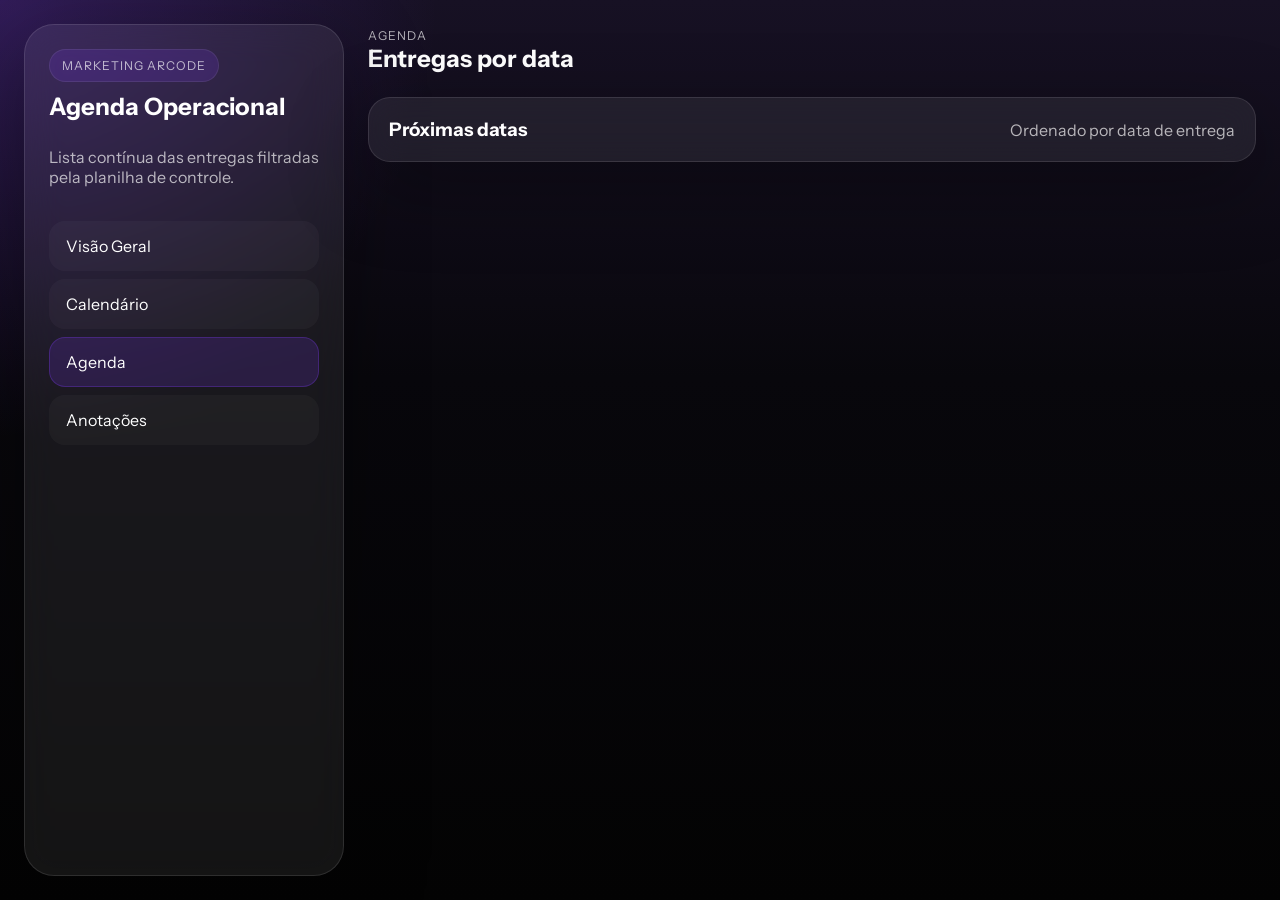
==== agenda.html @ 1d3245b5 "Add files via upload" ====
<!DOCTYPE html>
<html lang="pt-BR">
  <head>
    <meta charset="UTF-8" />
    <meta name="viewport" content="width=device-width, initial-scale=1.0" />
    <title>Agenda | Marketing Arcode</title>
    <link rel="preconnect" href="https://fonts.googleapis.com" />
    <link rel="preconnect" href="https://fonts.gstatic.com" crossorigin />
    <link
      href="https://fonts.googleapis.com/css2?family=Instrument+Sans:wght@400;500;600;700&display=swap"
      rel="stylesheet"
    />
    <link rel="stylesheet" href="./assets/styles.css" />
  </head>
  <body data-page="agenda">
    <div class="site-shell">
      <aside class="sidebar">
        <div class="brand-lockup">
          <span class="brand-pill">MARKETING Arcode</span>
          <h1>Agenda Operacional</h1>
          <p>Lista contínua das entregas filtradas pela planilha de controle.</p>
        </div>

        <nav class="nav-links">
          <a class="nav-link" href="./index.html">Visão Geral</a>
          <a class="nav-link" href="./calendario.html">Calendário</a>
          <a class="nav-link is-active" href="./agenda.html">Agenda</a>
          <a class="nav-link" href="./anotacoes.html">Anotações</a>
        </nav>
      </aside>

      <main class="page-content">
        <header class="page-header">
          <div>
            <span class="eyebrow">Agenda</span>
            <h2>Entregas por data</h2>
          </div>
        </header>

        <section class="panel">
          <div class="section-head">
            <h3>Próximas datas</h3>
            <span class="muted-text">Ordenado por data de entrega</span>
          </div>
          <div id="agendaGroupedList" class="event-list"></div>
        </section>
      </main>
    </div>

    <script src="./assets/config.js"></script>
    <script src="./assets/data.js"></script>
    <script src="./assets/notes.js"></script>
    <script src="./assets/ui.js"></script>
  </body>
</html>
---- assets/styles.css ----
:root {
  --bg: #06050a;
  --panel: rgba(255, 255, 255, 0.07);
  --panel-strong: rgba(255, 255, 255, 0.11);
  --panel-border: rgba(255, 255, 255, 0.11);
  --text: #ffffff;
  --muted: rgba(255, 255, 255, 0.68);
  --purple: #7c3aed;
  --purple-soft: rgba(124, 58, 237, 0.18);
  --radius-xl: 30px;
  --radius-lg: 22px;
  --radius-md: 18px;
  --shadow: 0 24px 80px rgba(0, 0, 0, 0.35);
}

* {
  box-sizing: border-box;
}

body {
  margin: 0;
  min-height: 100vh;
  font-family: "Instrument Sans", sans-serif;
  color: var(--text);
  background:
    radial-gradient(circle at top left, rgba(124, 58, 237, 0.26), transparent 28%),
    linear-gradient(180deg, #171124 0%, #08070c 42%, #030303 100%);
}

a {
  color: inherit;
  text-decoration: none;
}

button,
input,
textarea {
  font: inherit;
}

.site-shell {
  display: grid;
  grid-template-columns: 320px 1fr;
  gap: 24px;
  padding: 24px;
}

.sidebar,
.panel {
  background: var(--panel);
  border: 1px solid var(--panel-border);
  box-shadow: var(--shadow);
  backdrop-filter: blur(18px);
}

.sidebar {
  min-height: calc(100vh - 48px);
  border-radius: var(--radius-xl);
  padding: 24px;
  display: flex;
  flex-direction: column;
  gap: 18px;
}

.brand-lockup h1,
.page-header h2,
.section-head h3 {
  margin: 0;
}

.brand-pill,
.eyebrow,
.panel-label {
  display: inline-flex;
  font-size: 0.76rem;
  letter-spacing: 0.08em;
  text-transform: uppercase;
  color: var(--muted);
}

.brand-pill {
  width: fit-content;
  padding: 8px 12px;
  border-radius: 999px;
  background: var(--purple-soft);
  border: 1px solid rgba(255, 255, 255, 0.08);
}

.brand-lockup {
  display: flex;
  flex-direction: column;
  gap: 10px;
}

.brand-lockup p,
.muted-text,
.event-meta,
.event-description,
.detail-line,
.empty-state {
  color: var(--muted);
}

.nav-links {
  display: grid;
  gap: 8px;
}

.nav-link {
  padding: 14px 16px;
  border-radius: 16px;
  background: rgba(255, 255, 255, 0.03);
  border: 1px solid transparent;
}

.nav-link.is-active {
  background: rgba(124, 58, 237, 0.18);
  border-color: rgba(124, 58, 237, 0.3);
}

.page-content {
  display: flex;
  flex-direction: column;
  gap: 24px;
}

.page-header,
.section-head,
.header-actions {
  display: flex;
  align-items: center;
  justify-content: space-between;
  gap: 14px;
}

.stats-grid,
.content-grid {
  display: grid;
  grid-template-columns: repeat(3, 1fr);
  gap: 18px;
}

.content-grid {
  grid-template-columns: 1.2fr 1fr;
}

.content-grid.single-column {
  grid-template-columns: 1fr;
}

.panel {
  border-radius: var(--radius-lg);
  padding: 20px;
}

.compact-panel {
  display: flex;
  flex-direction: column;
  gap: 8px;
}

.stat-card strong {
  font-size: 2rem;
  margin-top: 10px;
}

.weekdays,
.calendar-grid {
  display: grid;
  grid-template-columns: repeat(7, minmax(0, 1fr));
  gap: 10px;
}

.weekday {
  text-align: center;
  color: var(--muted);
  font-size: 0.84rem;
  padding: 8px 4px;
}

.day-cell {
  min-height: 122px;
  border: 1px solid transparent;
  border-radius: 18px;
  background: rgba(255, 255, 255, 0.04);
  color: var(--text);
  padding: 12px;
  display: flex;
  flex-direction: column;
  gap: 8px;
  text-align: left;
  cursor: pointer;
}

.day-cell.outside-month {
  opacity: 0.35;
}

.day-cell.today,
.day-cell.selected {
  border-color: rgba(124, 58, 237, 0.48);
}

.day-number {
  font-weight: 700;
}

.day-count {
  color: var(--muted);
  font-size: 0.76rem;
}

.event-chip,
.expand-btn {
  border-radius: 12px;
  padding: 7px 9px;
  background: rgba(255, 255, 255, 0.07);
  font-size: 0.76rem;
  overflow: hidden;
  text-overflow: ellipsis;
  white-space: nowrap;
}

.expand-btn {
  background: transparent;
  border: 1px dashed rgba(255, 255, 255, 0.14);
  color: var(--muted);
}

.event-list {
  display: flex;
  flex-direction: column;
  gap: 12px;
}

.event-card,
.agenda-group,
.mobile-day-group {
  padding: 14px;
  border-radius: var(--radius-md);
  background: rgba(255, 255, 255, 0.04);
  border: 1px solid rgba(255, 255, 255, 0.08);
}

.event-card h3 {
  margin: 0 0 6px;
  line-height: 1.3;
  overflow-wrap: anywhere;
}

.event-meta {
  display: flex;
  flex-wrap: wrap;
  gap: 10px;
  margin-bottom: 8px;
  font-size: 0.88rem;
}

.status {
  color: rgba(255, 255, 255, 0.88);
  margin-bottom: 8px;
}

.detail-label {
  color: var(--text);
  font-weight: 600;
}

.event-description,
.detail-line {
  margin: 8px 0 0;
  overflow-wrap: anywhere;
}

.notes-form {
  display: grid;
  gap: 14px;
}

.notes-form label {
  display: grid;
  gap: 8px;
}

.notes-form input,
.notes-form textarea {
  width: 100%;
  border: 1px solid rgba(255, 255, 255, 0.12);
  border-radius: 14px;
  padding: 12px 14px;
  background: rgba(255, 255, 255, 0.05);
  color: var(--text);
}

.nav-btn,
.ghost-btn,
.delete-note-btn {
  border: 1px solid rgba(255, 255, 255, 0.12);
  background: rgba(255, 255, 255, 0.06);
  color: var(--text);
  border-radius: 14px;
  padding: 0 16px;
  min-height: 44px;
  cursor: pointer;
}

.nav-btn {
  width: 46px;
  padding: 0;
}

.delete-note-btn {
  margin-top: 12px;
}

.mobile-agenda-panel {
  display: none;
}

@media (max-width: 980px) {
  .site-shell,
  .stats-grid,
  .content-grid {
    grid-template-columns: 1fr;
  }

  .sidebar {
    min-height: auto;
  }
}

@media (max-width: 720px) {
  .site-shell {
    padding: 12px;
    gap: 12px;
  }

  .sidebar,
  .panel {
    border-radius: 20px;
    padding: 16px;
  }

  .page-header,
  .section-head {
    flex-direction: column;
    align-items: flex-start;
  }

  .header-actions {
    width: 100%;
    justify-content: space-between;
  }

  .desktop-calendar-panel {
    display: none;
  }

  .mobile-agenda-panel {
    display: block;
  }

  .brand-lockup h1 {
    font-size: 1.95rem;
    line-height: 0.98;
    max-width: 10ch;
  }

  .nav-link {
    padding: 12px 14px;
  }

  .event-card,
  .agenda-group,
  .mobile-day-group {
    padding: 12px;
  }
}
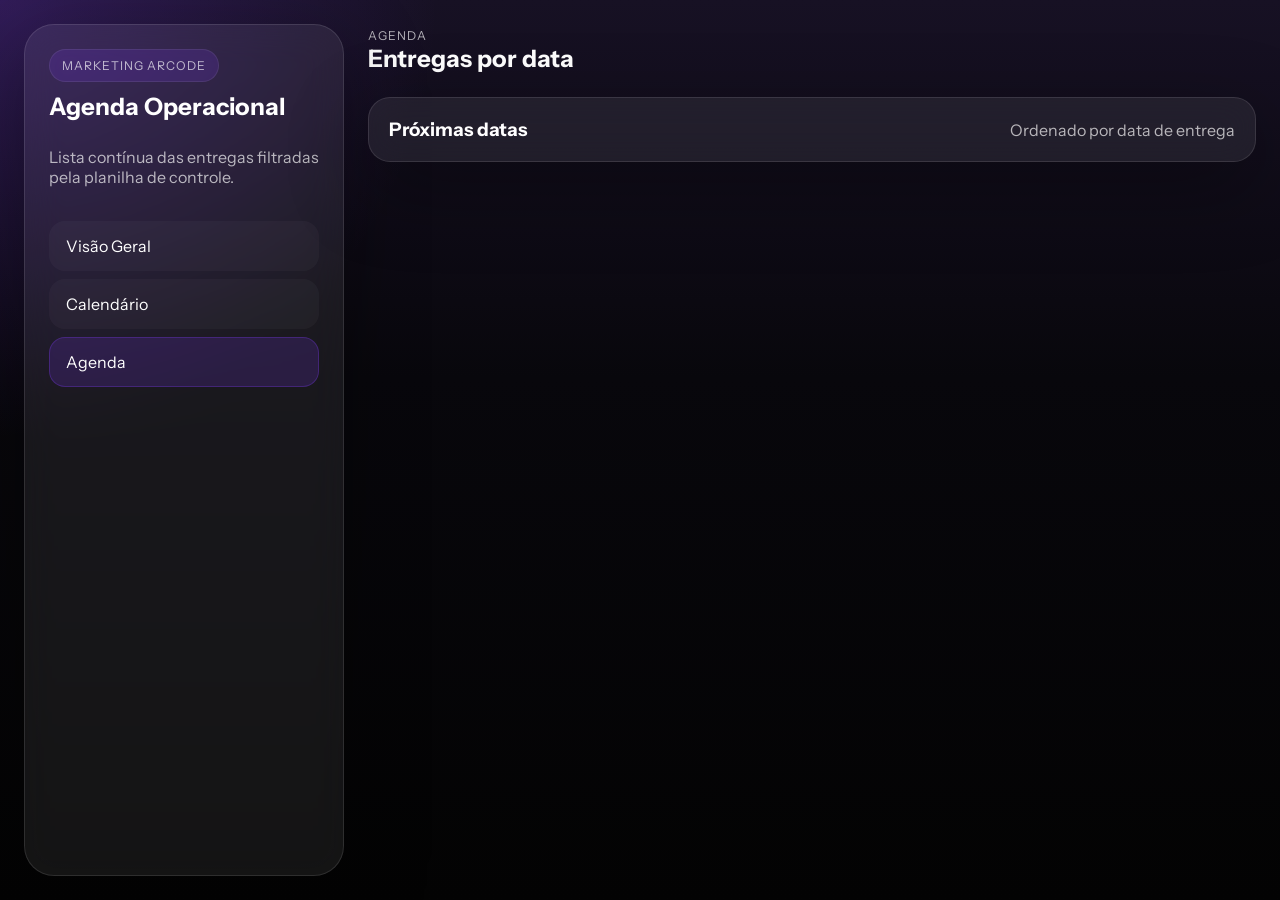
==== commit e67e3c47: "Add files via upload" ====
--- a/agenda.html
+++ b/agenda.html
@@ -25,7 +25,6 @@
           <a class="nav-link" href="./index.html">Visão Geral</a>
           <a class="nav-link" href="./calendario.html">Calendário</a>
           <a class="nav-link is-active" href="./agenda.html">Agenda</a>
-          <a class="nav-link" href="./anotacoes.html">Anotações</a>
         </nav>
       </aside>
 
@@ -49,7 +48,6 @@
 
     <script src="./assets/config.js"></script>
     <script src="./assets/data.js"></script>
-    <script src="./assets/notes.js"></script>
     <script src="./assets/ui.js"></script>
   </body>
 </html>
--- a/assets/styles.css
+++ b/assets/styles.css
@@ -43,6 +43,7 @@
   grid-template-columns: 320px 1fr;
   gap: 24px;
   padding: 24px;
+  align-items: start;
 }
 
 .sidebar,
@@ -122,6 +123,7 @@
   display: flex;
   flex-direction: column;
   gap: 24px;
+  min-width: 0;
 }
 
 .page-header,
@@ -231,6 +233,7 @@
   display: flex;
   flex-direction: column;
   gap: 12px;
+  min-width: 0;
 }
 
 .event-card,
@@ -272,29 +275,19 @@
   overflow-wrap: anywhere;
 }
 
-.notes-form {
-  display: grid;
-  gap: 14px;
-}
-
-.notes-form label {
-  display: grid;
-  gap: 8px;
-}
-
-.notes-form input,
-.notes-form textarea {
-  width: 100%;
-  border: 1px solid rgba(255, 255, 255, 0.12);
-  border-radius: 14px;
-  padding: 12px 14px;
-  background: rgba(255, 255, 255, 0.05);
-  color: var(--text);
+.summary-row {
+  display: flex;
+  align-items: center;
+  justify-content: space-between;
+  gap: 12px;
+  padding: 14px;
+  border-radius: 16px;
+  background: rgba(255, 255, 255, 0.04);
+  border: 1px solid rgba(255, 255, 255, 0.08);
 }
 
 .nav-btn,
-.ghost-btn,
-.delete-note-btn {
+.ghost-btn {
   border: 1px solid rgba(255, 255, 255, 0.12);
   background: rgba(255, 255, 255, 0.06);
   color: var(--text);
@@ -309,10 +302,6 @@
   padding: 0;
 }
 
-.delete-note-btn {
-  margin-top: 12px;
-}
-
 .mobile-agenda-panel {
   display: none;
 }
@@ -327,6 +316,10 @@
   .sidebar {
     min-height: auto;
   }
+
+  .content-grid {
+    grid-template-columns: 1fr;
+  }
 }
 
 @media (max-width: 720px) {
@@ -341,6 +334,15 @@
     padding: 16px;
   }
 
+  .sidebar {
+    order: 2;
+  }
+
+  .page-content {
+    order: 1;
+    gap: 14px;
+  }
+
   .page-header,
   .section-head {
     flex-direction: column;
@@ -360,6 +362,10 @@
     display: block;
   }
 
+  .details-panel {
+    display: none;
+  }
+
   .brand-lockup h1 {
     font-size: 1.95rem;
     line-height: 0.98;
@@ -375,4 +381,28 @@
   .mobile-day-group {
     padding: 12px;
   }
-}
+
+  .mobile-day-cards {
+    display: grid;
+    gap: 10px;
+  }
+
+  .event-card {
+    overflow: hidden;
+  }
+
+  .event-card h3,
+  .event-meta,
+  .event-description,
+  .detail-line {
+    font-size: 0.84rem;
+  }
+
+  .stats-grid {
+    gap: 12px;
+  }
+
+  .stat-card strong {
+    font-size: 1.6rem;
+  }
+}
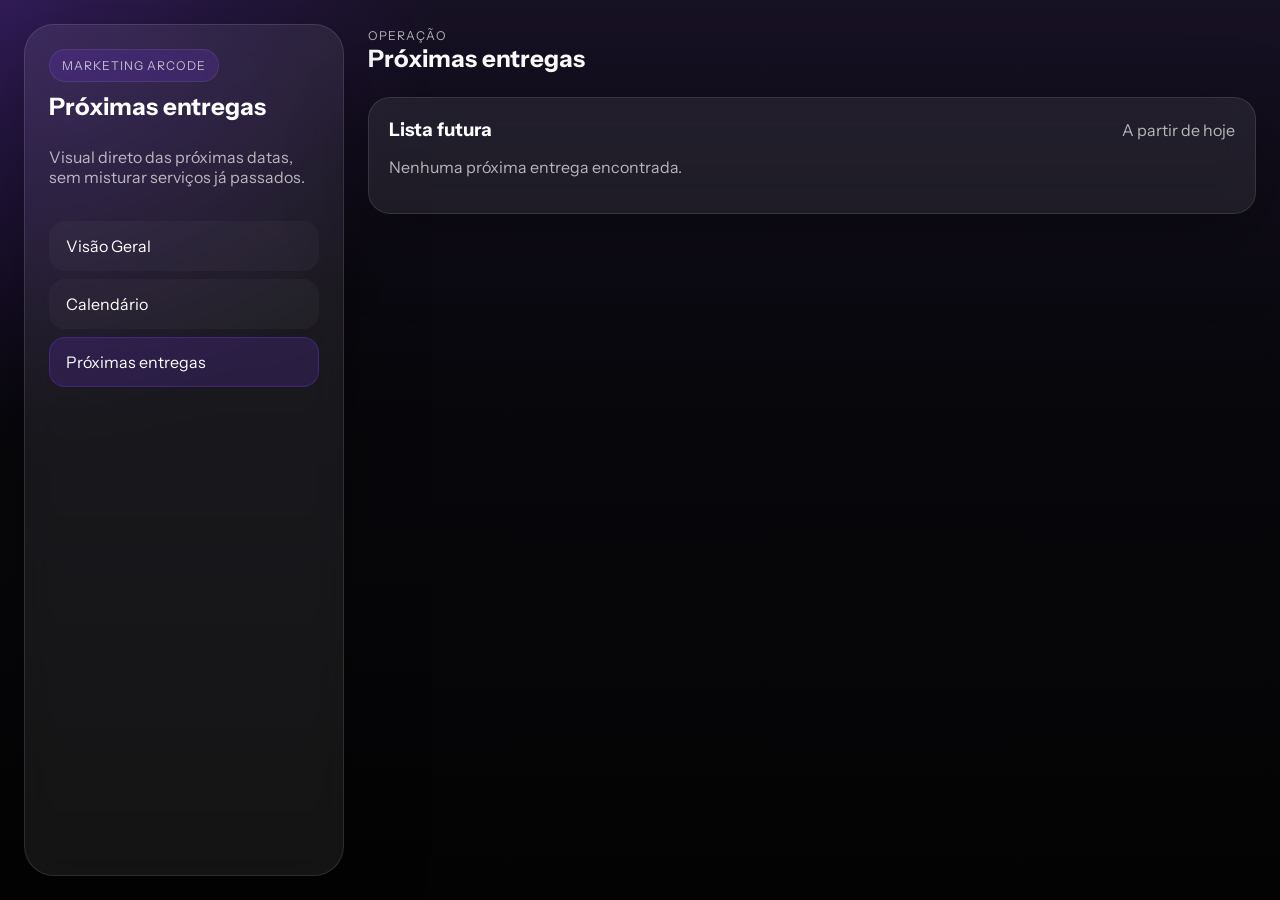
==== commit 3960e147: "Add files via upload" ====
--- a/agenda.html
+++ b/agenda.html
@@ -3,7 +3,7 @@
   <head>
     <meta charset="UTF-8" />
     <meta name="viewport" content="width=device-width, initial-scale=1.0" />
-    <title>Agenda | Marketing Arcode</title>
+    <title>Próximas entregas | Marketing Arcode</title>
     <link rel="preconnect" href="https://fonts.googleapis.com" />
     <link rel="preconnect" href="https://fonts.gstatic.com" crossorigin />
     <link
@@ -17,29 +17,29 @@
       <aside class="sidebar">
         <div class="brand-lockup">
           <span class="brand-pill">MARKETING Arcode</span>
-          <h1>Agenda Operacional</h1>
-          <p>Lista contínua das entregas filtradas pela planilha de controle.</p>
+          <h1>Próximas entregas</h1>
+          <p>Visual direto das próximas datas, sem misturar serviços já passados.</p>
         </div>
 
         <nav class="nav-links">
           <a class="nav-link" href="./index.html">Visão Geral</a>
           <a class="nav-link" href="./calendario.html">Calendário</a>
-          <a class="nav-link is-active" href="./agenda.html">Agenda</a>
+          <a class="nav-link is-active" href="./agenda.html">Próximas entregas</a>
         </nav>
       </aside>
 
       <main class="page-content">
         <header class="page-header">
           <div>
-            <span class="eyebrow">Agenda</span>
-            <h2>Entregas por data</h2>
+            <span class="eyebrow">Operação</span>
+            <h2>Próximas entregas</h2>
           </div>
         </header>
 
         <section class="panel">
           <div class="section-head">
-            <h3>Próximas datas</h3>
-            <span class="muted-text">Ordenado por data de entrega</span>
+            <h3>Lista futura</h3>
+            <span class="muted-text">A partir de hoje</span>
           </div>
           <div id="agendaGroupedList" class="event-list"></div>
         </section>
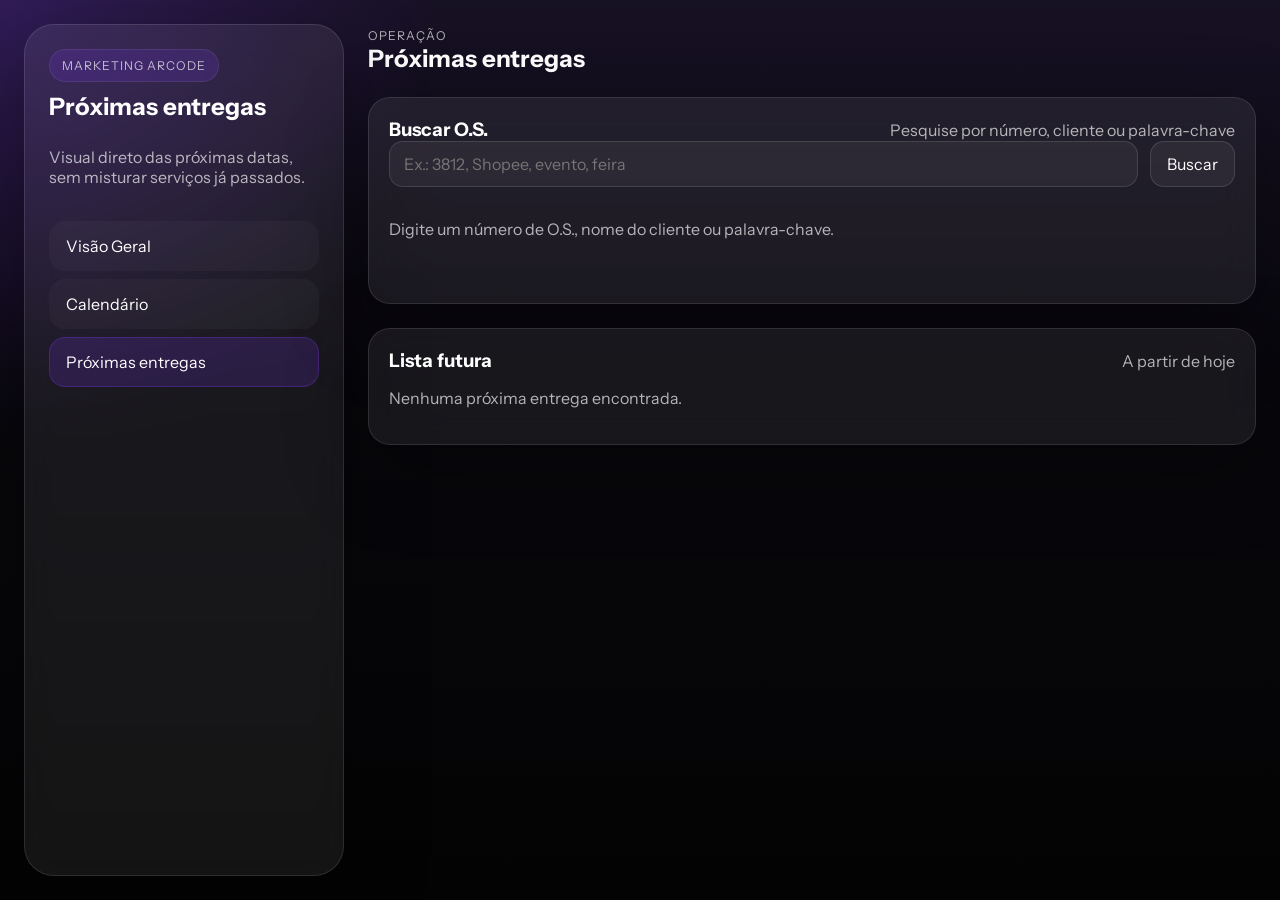
==== commit a641741c: "Add files via upload" ====
--- a/agenda.html
+++ b/agenda.html
@@ -38,6 +38,24 @@
 
         <section class="panel">
           <div class="section-head">
+            <h3>Buscar O.S.</h3>
+            <span class="muted-text">Pesquise por número, cliente ou palavra-chave</span>
+          </div>
+          <form id="searchForm" class="search-form">
+            <input
+              id="searchInput"
+              name="query"
+              type="search"
+              placeholder="Ex.: 3812, Shopee, evento, feira"
+              autocomplete="off"
+            />
+            <button class="ghost-btn" type="submit">Buscar</button>
+          </form>
+          <div id="searchResults" class="event-list search-results"></div>
+        </section>
+
+        <section class="panel">
+          <div class="section-head">
             <h3>Lista futura</h3>
             <span class="muted-text">A partir de hoje</span>
           </div>
--- a/assets/styles.css
+++ b/assets/styles.css
@@ -38,6 +38,10 @@
   font: inherit;
 }
 
+input[type="search"] {
+  appearance: none;
+}
+
 .site-shell {
   display: grid;
   grid-template-columns: 320px 1fr;
@@ -159,6 +163,27 @@
   display: flex;
   flex-direction: column;
   gap: 8px;
+}
+
+.search-form {
+  display: grid;
+  grid-template-columns: 1fr auto;
+  gap: 12px;
+  margin-bottom: 16px;
+}
+
+.search-form input {
+  width: 100%;
+  min-height: 46px;
+  border: 1px solid rgba(255, 255, 255, 0.12);
+  border-radius: 14px;
+  padding: 0 14px;
+  background: rgba(255, 255, 255, 0.05);
+  color: var(--text);
+}
+
+.search-results {
+  min-height: 80px;
 }
 
 .stat-card strong {
@@ -251,6 +276,10 @@
   overflow-wrap: anywhere;
 }
 
+.search-card {
+  background: rgba(255, 255, 255, 0.05);
+}
+
 .event-meta {
   display: flex;
   flex-wrap: wrap;
@@ -355,11 +384,12 @@
   }
 
   .desktop-calendar-panel {
+    display: block;
+    padding: 12px;
+  }
+
+  .mobile-agenda-panel {
     display: none;
-  }
-
-  .mobile-agenda-panel {
-    display: block;
   }
 
   .details-panel {
@@ -380,6 +410,40 @@
   .agenda-group,
   .mobile-day-group {
     padding: 12px;
+  }
+
+  .weekdays,
+  .calendar-grid {
+    gap: 4px;
+  }
+
+  .weekday {
+    font-size: 0.62rem;
+    padding: 2px 0;
+  }
+
+  .day-cell {
+    min-height: 86px;
+    padding: 6px;
+    border-radius: 14px;
+    gap: 4px;
+  }
+
+  .day-number {
+    font-size: 0.86rem;
+    line-height: 1;
+  }
+
+  .day-count {
+    font-size: 0.58rem;
+    line-height: 1.1;
+  }
+
+  .event-chip,
+  .expand-btn {
+    font-size: 0.56rem;
+    padding: 4px 5px;
+    border-radius: 9px;
   }
 
   .mobile-day-cards {
@@ -398,6 +462,10 @@
     font-size: 0.84rem;
   }
 
+  .search-form {
+    grid-template-columns: 1fr;
+  }
+
   .stats-grid {
     gap: 12px;
   }
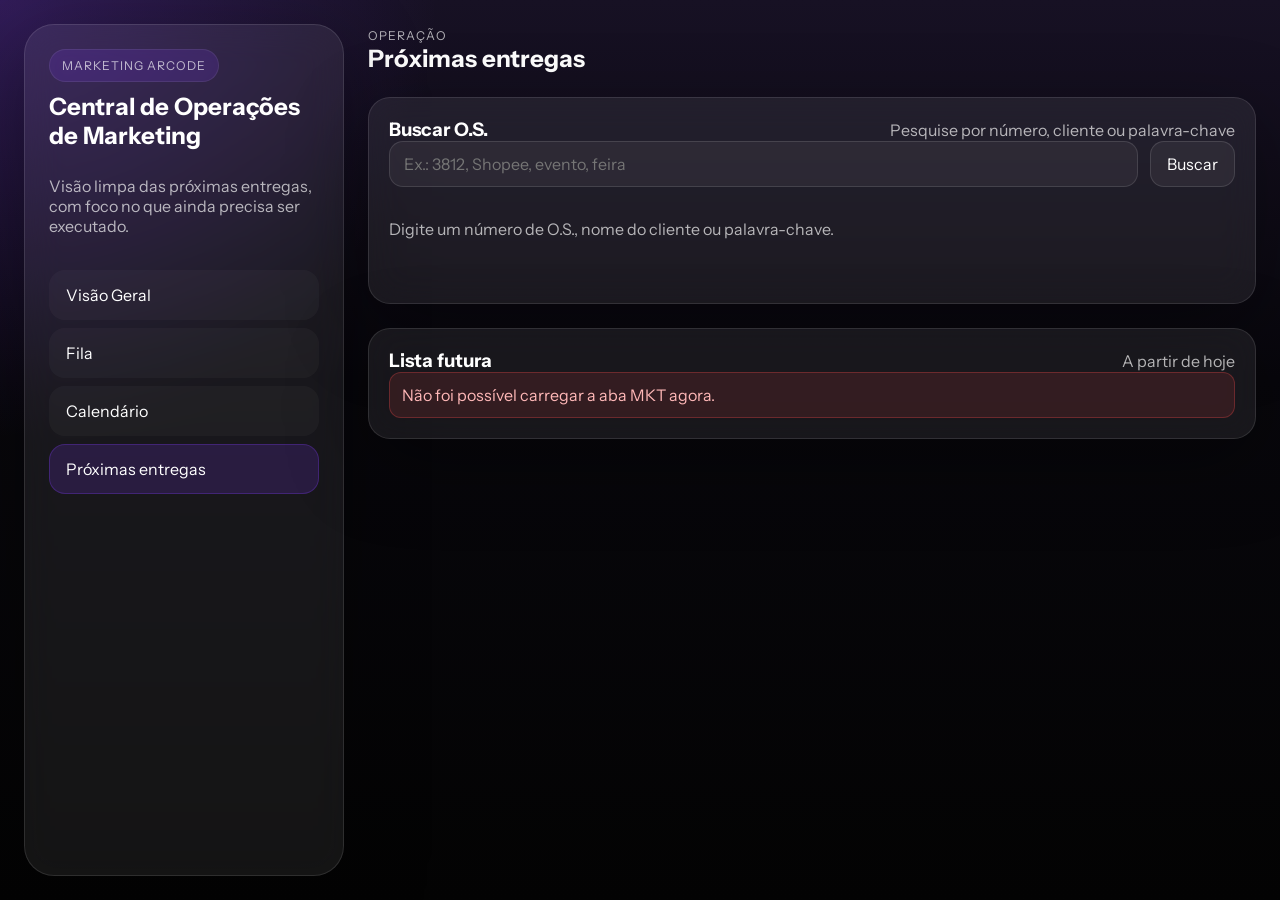
==== commit feb1b6d0: "Add files via upload" ====
--- a/agenda.html
+++ b/agenda.html
@@ -17,12 +17,13 @@
       <aside class="sidebar">
         <div class="brand-lockup">
           <span class="brand-pill">MARKETING Arcode</span>
-          <h1>Próximas entregas</h1>
-          <p>Visual direto das próximas datas, sem misturar serviços já passados.</p>
+          <h1>Central de Operações de Marketing</h1>
+          <p>Visão limpa das próximas entregas, com foco no que ainda precisa ser executado.</p>
         </div>
 
         <nav class="nav-links">
           <a class="nav-link" href="./index.html">Visão Geral</a>
+          <a class="nav-link" href="./fila.html">Fila</a>
           <a class="nav-link" href="./calendario.html">Calendário</a>
           <a class="nav-link is-active" href="./agenda.html">Próximas entregas</a>
         </nav>
--- a/assets/styles.css
+++ b/assets/styles.css
@@ -102,7 +102,8 @@
 .event-meta,
 .event-description,
 .detail-line,
-.empty-state {
+.empty-state,
+.editorial-copy {
   color: var(--muted);
 }
 
@@ -139,6 +140,39 @@
   gap: 14px;
 }
 
+.editorial-grid {
+  display: grid;
+  grid-template-columns: 1.2fr 1fr 1fr;
+  gap: 18px;
+}
+
+.editorial-hero {
+  background:
+    linear-gradient(135deg, rgba(124, 58, 237, 0.28), rgba(255, 255, 255, 0.06)),
+    rgba(255, 255, 255, 0.06);
+}
+
+.editorial-card,
+.editorial-hero {
+  min-height: 170px;
+  display: flex;
+  flex-direction: column;
+  justify-content: space-between;
+}
+
+.editorial-hero h3,
+.editorial-card h3 {
+  margin: 12px 0 8px;
+  font-size: 1.45rem;
+  line-height: 1.1;
+}
+
+.editorial-copy {
+  margin: 0;
+  color: var(--muted);
+  line-height: 1.5;
+}
+
 .stats-grid,
 .content-grid {
   display: grid;
@@ -147,7 +181,7 @@
 }
 
 .content-grid {
-  grid-template-columns: 1.2fr 1fr;
+  grid-template-columns: repeat(2, 1fr);
 }
 
 .content-grid.single-column {
@@ -315,6 +349,136 @@
   border: 1px solid rgba(255, 255, 255, 0.08);
 }
 
+.queue-counters {
+  display: grid;
+  grid-template-columns: repeat(5, 1fr);
+  gap: 12px;
+}
+
+.queue-counter {
+  background: rgba(255, 255, 255, 0.04);
+  border: 1px solid rgba(255, 255, 255, 0.08);
+  border-radius: 14px;
+  padding: 12px;
+  display: flex;
+  flex-direction: column;
+  gap: 4px;
+}
+
+.queue-counter span {
+  color: var(--muted);
+  font-size: 0.8rem;
+}
+
+.queue-counter strong {
+  font-size: 1.45rem;
+}
+
+.queue-filters {
+  display: flex;
+  flex-wrap: wrap;
+  gap: 10px;
+}
+
+.filter-chip {
+  min-height: 38px;
+  padding: 0 14px;
+  border-radius: 12px;
+  border: 1px solid rgba(255, 255, 255, 0.12);
+  color: var(--text);
+  background: rgba(255, 255, 255, 0.04);
+  cursor: pointer;
+}
+
+.filter-chip.is-active {
+  background: rgba(124, 58, 237, 0.22);
+  border-color: rgba(124, 58, 237, 0.4);
+}
+
+.skeleton-filter {
+  width: 90px;
+  pointer-events: none;
+  background: rgba(255, 255, 255, 0.09);
+  border-color: rgba(255, 255, 255, 0.08);
+}
+
+.queue-groups {
+  display: grid;
+  gap: 18px;
+}
+
+.queue-group .event-list {
+  margin-top: 4px;
+}
+
+.queue-item-card {
+  gap: 10px;
+}
+
+.queue-subline {
+  color: var(--muted);
+  font-size: 0.78rem;
+  text-transform: uppercase;
+  letter-spacing: 0.06em;
+}
+
+.queue-item-grid {
+  display: grid;
+  grid-template-columns: repeat(3, minmax(0, 1fr));
+  gap: 10px;
+}
+
+.queue-item-grid strong {
+  display: block;
+  margin-top: 4px;
+  font-size: 0.94rem;
+}
+
+.queue-label {
+  color: var(--muted);
+  font-size: 0.74rem;
+  text-transform: uppercase;
+  letter-spacing: 0.06em;
+}
+
+.status-chip {
+  display: inline-flex;
+  align-items: center;
+  min-height: 28px;
+  padding: 0 10px;
+  border-radius: 999px;
+  background: rgba(124, 58, 237, 0.2);
+  border: 1px solid rgba(124, 58, 237, 0.35);
+  font-size: 0.82rem;
+  margin-top: 4px;
+}
+
+.skeleton-card {
+  display: grid;
+  gap: 10px;
+}
+
+.skeleton-line {
+  height: 12px;
+  border-radius: 8px;
+  background: linear-gradient(90deg, rgba(255, 255, 255, 0.07), rgba(255, 255, 255, 0.12), rgba(255, 255, 255, 0.07));
+  background-size: 240px 12px;
+  animation: shimmer 1.4s linear infinite;
+}
+
+.skeleton-line.short {
+  width: 55%;
+}
+
+.error-state {
+  margin: 0;
+  color: #ffb8b8;
+  background: rgba(255, 78, 78, 0.12);
+  border: 1px solid rgba(255, 78, 78, 0.28);
+  border-radius: 12px;
+  padding: 12px;
+}
+
 .nav-btn,
 .ghost-btn {
   border: 1px solid rgba(255, 255, 255, 0.12);
@@ -335,10 +499,28 @@
   display: none;
 }
 
+@keyframes shimmer {
+  0% {
+    background-position: -240px 0;
+  }
+  100% {
+    background-position: 240px 0;
+  }
+}
+
 @media (max-width: 980px) {
   .site-shell,
   .stats-grid,
-  .content-grid {
+  .content-grid,
+  .editorial-grid {
+    grid-template-columns: 1fr;
+  }
+
+  .queue-counters {
+    grid-template-columns: repeat(2, 1fr);
+  }
+
+  .queue-item-grid {
     grid-template-columns: 1fr;
   }
 
@@ -408,8 +590,20 @@
 
   .event-card,
   .agenda-group,
-  .mobile-day-group {
+  .mobile-day-group,
+  .editorial-card,
+  .editorial-hero {
     padding: 12px;
+  }
+
+  .editorial-card,
+  .editorial-hero {
+    min-height: auto;
+  }
+
+  .editorial-hero h3,
+  .editorial-card h3 {
+    font-size: 1.1rem;
   }
 
   .weekdays,
@@ -458,8 +652,14 @@
   .event-card h3,
   .event-meta,
   .event-description,
-  .detail-line {
+  .detail-line,
+  .editorial-copy,
+  .queue-subline {
     font-size: 0.84rem;
+  }
+
+  .queue-counters {
+    grid-template-columns: 1fr;
   }
 
   .search-form {
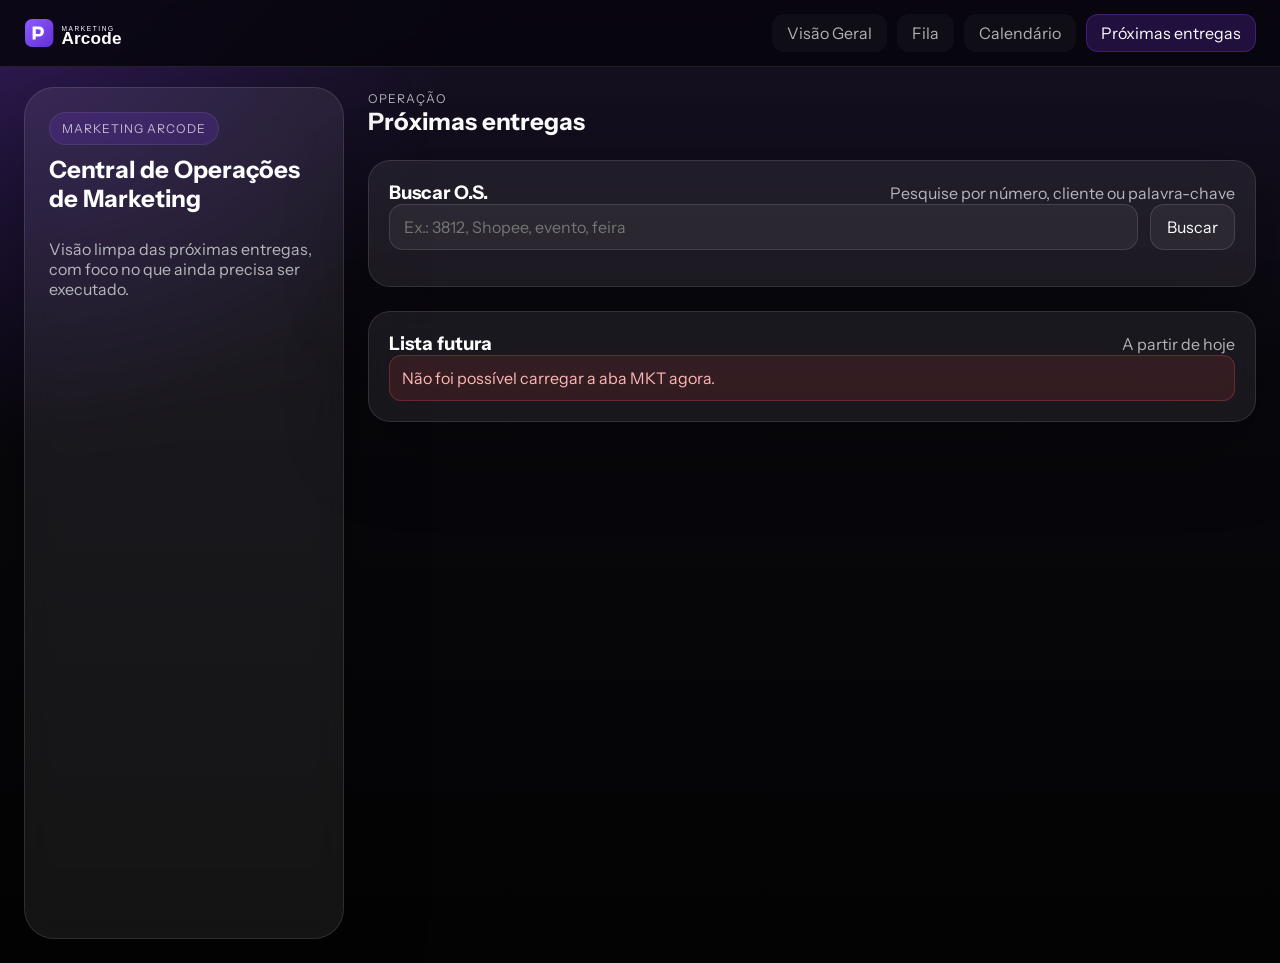
==== commit aaadc78d: "Add files via upload" ====
--- a/agenda.html
+++ b/agenda.html
@@ -13,6 +13,18 @@
     <link rel="stylesheet" href="./assets/styles.css" />
   </head>
   <body data-page="agenda">
+    <header class="global-header">
+      <a class="global-brand" href="./index.html" aria-label="Ir para Visão Geral">
+        <img src="./assets/logo-arcode.svg" alt="Arcode" />
+      </a>
+      <nav class="global-nav">
+        <a class="global-nav-link" href="./index.html">Visão Geral</a>
+        <a class="global-nav-link" href="./fila.html">Fila</a>
+        <a class="global-nav-link" href="./calendario.html">Calendário</a>
+        <a class="global-nav-link is-active" href="./agenda.html">Próximas entregas</a>
+      </nav>
+    </header>
+
     <div class="site-shell">
       <aside class="sidebar">
         <div class="brand-lockup">
@@ -20,13 +32,6 @@
           <h1>Central de Operações de Marketing</h1>
           <p>Visão limpa das próximas entregas, com foco no que ainda precisa ser executado.</p>
         </div>
-
-        <nav class="nav-links">
-          <a class="nav-link" href="./index.html">Visão Geral</a>
-          <a class="nav-link" href="./fila.html">Fila</a>
-          <a class="nav-link" href="./calendario.html">Calendário</a>
-          <a class="nav-link is-active" href="./agenda.html">Próximas entregas</a>
-        </nav>
       </aside>
 
       <main class="page-content">
--- a/assets/styles.css
+++ b/assets/styles.css
@@ -27,6 +27,62 @@
     linear-gradient(180deg, #171124 0%, #08070c 42%, #030303 100%);
 }
 
+.global-header {
+  position: sticky;
+  top: 0;
+  z-index: 40;
+  display: flex;
+  align-items: center;
+  justify-content: space-between;
+  gap: 18px;
+  padding: 14px 24px;
+  border-bottom: 1px solid rgba(255, 255, 255, 0.1);
+  background: rgba(5, 4, 10, 0.82);
+  backdrop-filter: blur(16px);
+}
+
+.global-brand {
+  display: inline-flex;
+  align-items: center;
+  flex-shrink: 0;
+}
+
+.global-brand img {
+  width: 172px;
+  max-width: 44vw;
+  height: auto;
+  display: block;
+}
+
+.global-nav {
+  display: flex;
+  align-items: center;
+  justify-content: flex-end;
+  flex-wrap: wrap;
+  gap: 10px;
+}
+
+.global-nav-link {
+  min-height: 38px;
+  padding: 0 14px;
+  border-radius: 12px;
+  display: inline-flex;
+  align-items: center;
+  border: 1px solid transparent;
+  color: var(--muted);
+  background: rgba(255, 255, 255, 0.03);
+}
+
+.global-nav-link:hover {
+  color: var(--text);
+}
+
+.global-nav-link.is-active {
+  color: var(--text);
+  background: rgba(124, 58, 237, 0.22);
+  border-color: rgba(124, 58, 237, 0.34);
+}
+
 a {
   color: inherit;
   text-decoration: none;
@@ -46,7 +102,7 @@
   display: grid;
   grid-template-columns: 320px 1fr;
   gap: 24px;
-  padding: 24px;
+  padding: 20px 24px 24px;
   align-items: start;
 }
 
@@ -217,7 +273,7 @@
 }
 
 .search-results {
-  min-height: 80px;
+  min-height: 0;
 }
 
 .stat-card strong {
@@ -251,6 +307,7 @@
   gap: 8px;
   text-align: left;
   cursor: pointer;
+  overflow: hidden;
 }
 
 .day-cell.outside-month {
@@ -286,6 +343,115 @@
   background: transparent;
   border: 1px dashed rgba(255, 255, 255, 0.14);
   color: var(--muted);
+}
+
+.calendar-mini-list {
+  display: grid;
+  gap: 6px;
+}
+
+.calendar-mini-card {
+  position: relative;
+  display: grid;
+  gap: 3px;
+  padding: 6px 6px 6px 10px;
+  border-radius: 10px;
+  background: rgba(255, 255, 255, 0.07);
+  border: 1px solid rgba(255, 255, 255, 0.08);
+  text-align: left;
+}
+
+.calendar-mini-card::before,
+.calendar-detail-card::before {
+  content: "";
+  position: absolute;
+  left: 0;
+  top: 0;
+  bottom: 0;
+  width: 3px;
+  border-radius: 10px 0 0 10px;
+  background: transparent;
+}
+
+.calendar-os {
+  color: var(--muted);
+  font-size: 0.66rem;
+  text-transform: uppercase;
+  letter-spacing: 0.04em;
+}
+
+.calendar-client {
+  font-weight: 600;
+  font-size: 0.74rem;
+  line-height: 1.2;
+  overflow: hidden;
+  text-overflow: ellipsis;
+  white-space: nowrap;
+}
+
+.calendar-producer {
+  color: var(--muted);
+  font-size: 0.69rem;
+  line-height: 1.2;
+  overflow: hidden;
+  text-overflow: ellipsis;
+  white-space: nowrap;
+}
+
+.calendar-badge {
+  width: fit-content;
+  max-width: 100%;
+  padding: 2px 6px;
+  border-radius: 999px;
+  border: 1px solid rgba(255, 255, 255, 0.2);
+  background: rgba(255, 255, 255, 0.09);
+  color: #fff;
+  font-size: 0.6rem;
+  text-transform: uppercase;
+  letter-spacing: 0.05em;
+  font-weight: 700;
+}
+
+.calendar-more {
+  color: var(--muted);
+  font-size: 0.66rem;
+  text-align: left;
+}
+
+.calendar-detail-card {
+  position: relative;
+  padding-left: 16px;
+}
+
+.calendar-detail-header {
+  display: flex;
+  align-items: center;
+  justify-content: space-between;
+  gap: 10px;
+}
+
+.calendar-highlight-evento {
+  background: rgba(74, 144, 226, 0.1);
+}
+
+.calendar-highlight-evento::before {
+  background: #4a90e2;
+}
+
+.calendar-highlight-feira {
+  background: rgba(241, 90, 90, 0.11);
+}
+
+.calendar-highlight-feira::before {
+  background: #f15a5a;
+}
+
+.calendar-highlight-stand {
+  background: rgba(80, 189, 126, 0.1);
+}
+
+.calendar-highlight-stand::before {
+  background: #50bd7e;
 }
 
 .event-list {
@@ -495,6 +661,10 @@
   padding: 0;
 }
 
+.utility-link {
+  text-decoration: none;
+}
+
 .mobile-agenda-panel {
   display: none;
 }
@@ -531,9 +701,36 @@
   .content-grid {
     grid-template-columns: 1fr;
   }
+
+  .global-header {
+    padding: 12px 16px;
+  }
 }
 
 @media (max-width: 720px) {
+  .global-header {
+    flex-direction: column;
+    align-items: flex-start;
+    gap: 10px;
+    padding: 12px;
+  }
+
+  .global-brand img {
+    width: 150px;
+    max-width: 62vw;
+  }
+
+  .global-nav {
+    width: 100%;
+    justify-content: flex-start;
+  }
+
+  .global-nav-link {
+    min-height: 34px;
+    padding: 0 10px;
+    font-size: 0.84rem;
+  }
+
   .site-shell {
     padding: 12px;
     gap: 12px;
@@ -638,6 +835,29 @@
     font-size: 0.56rem;
     padding: 4px 5px;
     border-radius: 9px;
+  }
+
+  .calendar-mini-list {
+    gap: 4px;
+  }
+
+  .calendar-mini-card {
+    padding: 5px 5px 5px 8px;
+  }
+
+  .calendar-badge {
+    font-size: 0.52rem;
+    padding: 1px 5px;
+  }
+
+  .calendar-os {
+    font-size: 0.52rem;
+  }
+
+  .calendar-client,
+  .calendar-producer,
+  .calendar-more {
+    font-size: 0.56rem;
   }
 
   .mobile-day-cards {
